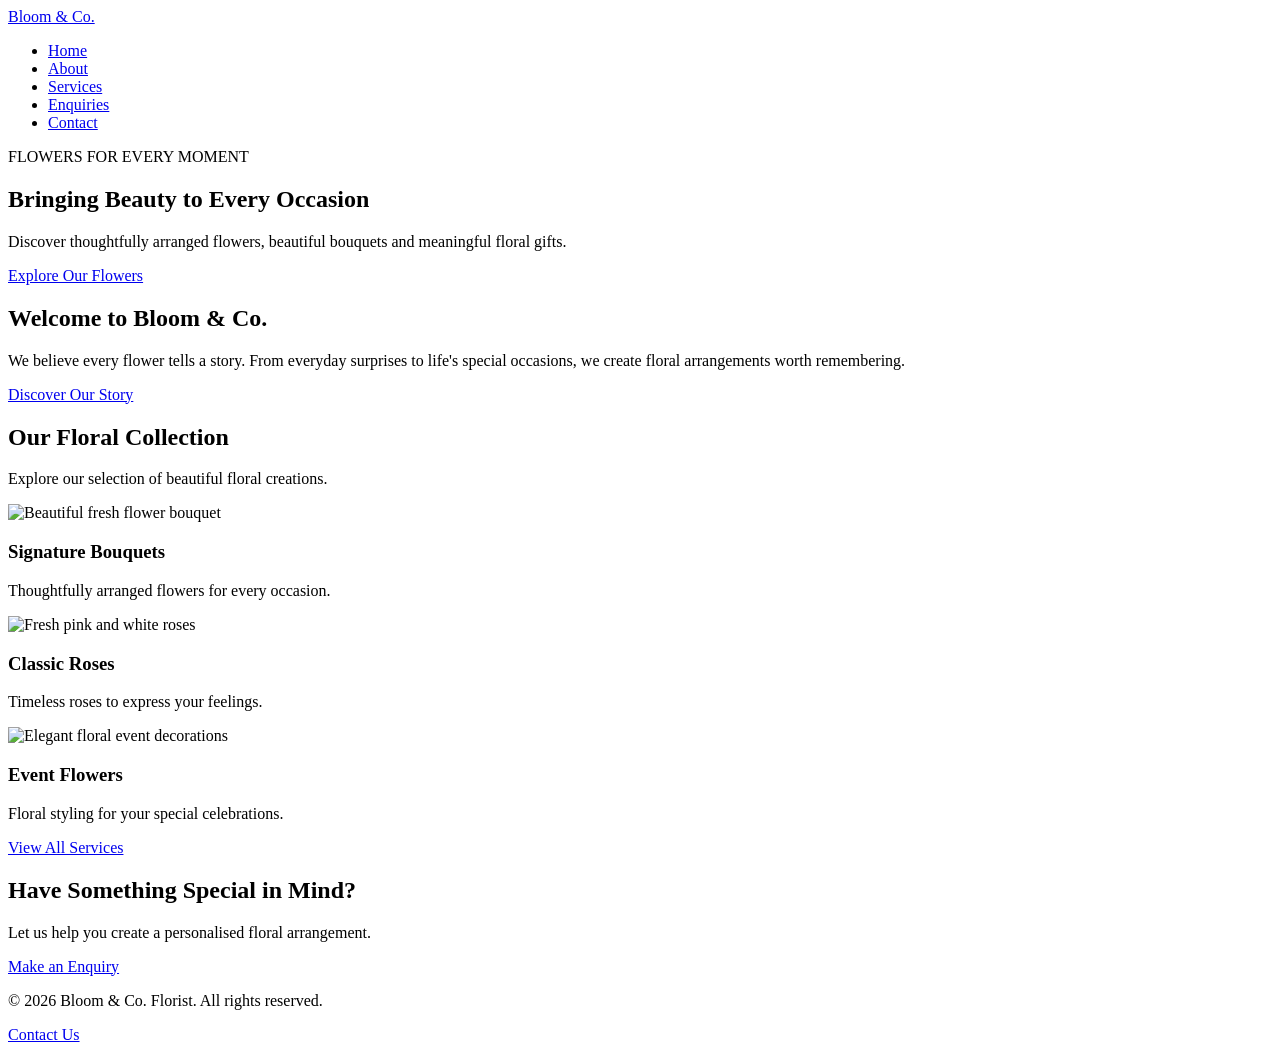
==== index.html @ 6400b096 "Created five HTML pages for Bloom and Co website" ====
<!DOCTYPE html>
<html lang="en">
<head>
    <meta charset="UTF-8">
    <meta name="viewport" content="width=device-width, initial-scale=1.0">
    <meta name="description" content="Discover beautiful fresh flower bouquets and floral arrangements at Bloom & Co. Florist in Cape Town.">
    <meta name="keywords" content="florist Cape Town, flower bouquets, fresh flowers, floral arrangements">
    <meta name="author" content="Bloom & Co. Florist">

    <title>Bloom & Co. Florist | Beautiful Flowers in Cape Town</title>

    <link rel="stylesheet" href="css/style.css">
    <script src="js/script.js" defer></script>
</head>

<body>

    <header>
        <nav aria-label="Main navigation">
            <a href="index.html" class="logo">Bloom & Co.</a>

            <ul>
                <li><a href="index.html" aria-current="page">Home</a></li>
                <li><a href="about.html">About</a></li>
                <li><a href="services.html">Services</a></li>
                <li><a href="enquiry.html">Enquiries</a></li>
                <li><a href="contact.html">Contact</a></li>
            </ul>
        </nav>
    </header>

    <main>
        <section class="hero">
            <div class="hero-content">
                <p class="eyebrow">FLOWERS FOR EVERY MOMENT</p>

                <h1>Bringing Beauty to Every Occasion</h1>

                <p>
                    Discover thoughtfully arranged flowers,
                    beautiful bouquets and meaningful floral gifts.
                </p>

                <a href="services.html" class="button">
                    Explore Our Flowers
                </a>
            </div>
        </section>

        <section class="welcome">
            <h2>Welcome to Bloom & Co.</h2>

            <p>
                We believe every flower tells a story.
                From everyday surprises to life's special occasions,
                we create floral arrangements worth remembering.
            </p>

            <a href="about.html">Discover Our Story</a>
        </section>

        <section class="featured">
            <h2>Our Floral Collection</h2>

            <p>Explore our selection of beautiful floral creations.</p>

            <div class="featured-grid">
                <article class="flower-card">
                    <img src="images/bouquet.jpg"
                         alt="Beautiful fresh flower bouquet"
                         loading="lazy">
                    <h3>Signature Bouquets</h3>
                    <p>Thoughtfully arranged flowers for every occasion.</p>
                </article>

                <article class="flower-card">
                    <img src="images/roses.jpg"
                         alt="Fresh pink and white roses"
                         loading="lazy">
                    <h3>Classic Roses</h3>
                    <p>Timeless roses to express your feelings.</p>
                </article>

                <article class="flower-card">
                    <img src="images/event-flowers.jpg"
                         alt="Elegant floral event decorations"
                         loading="lazy">
                    <h3>Event Flowers</h3>
                    <p>Floral styling for your special celebrations.</p>
                </article>
            </div>

            <a href="services.html" class="button">View All Services</a>
        </section>

        <section class="call-to-action">
            <h2>Have Something Special in Mind?</h2>
            <p>Let us help you create a personalised floral arrangement.</p>
            <a href="enquiry.html" class="button">Make an Enquiry</a>
        </section>
    </main>

    <footer>
        <p>&copy; 2026 Bloom & Co. Florist. All rights reserved.</p>
        <a href="contact.html">Contact Us</a>
    </footer>

</body>
</html>
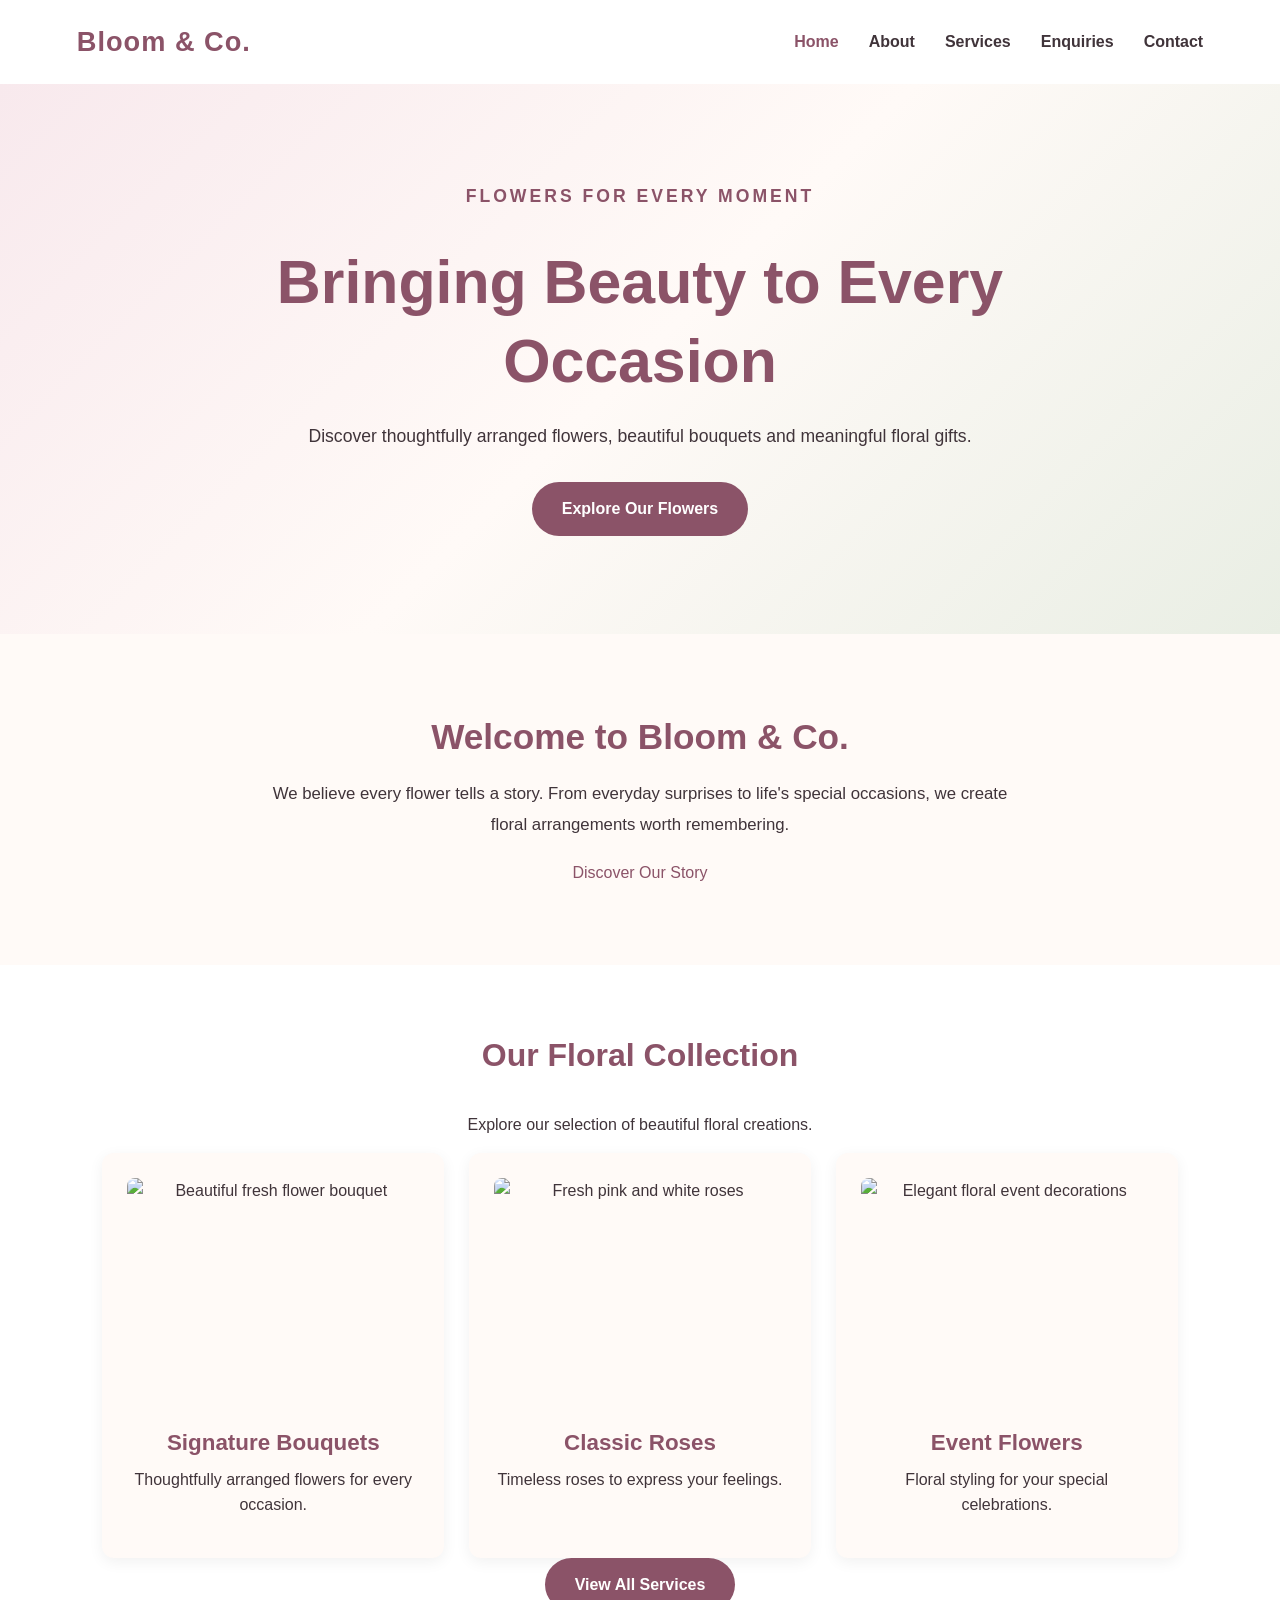
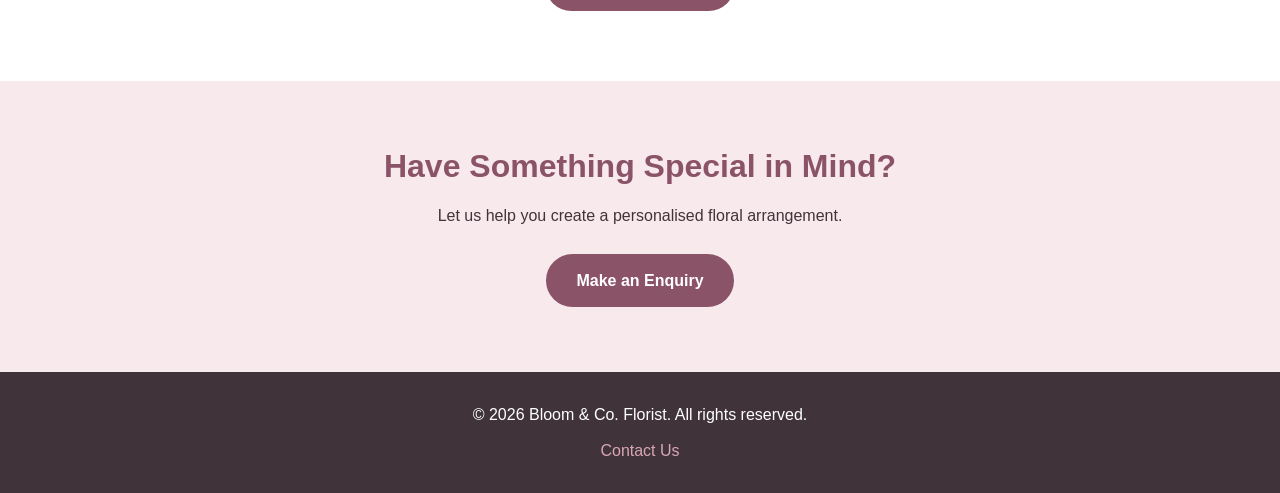
==== commit 2ec3ab39: "Implemented responsive CSS styling across all website pages" ====
--- a/index.html
+++ b/index.html
@@ -10,7 +10,7 @@
 
     <title>Bloom & Co. Florist | Beautiful Flowers in Cape Town</title>
 
-    <link rel="stylesheet" href="css/style.css">
+    <link rel="stylesheet" href="styles.css">
     <script src="js/script.js" defer></script>
 </head>
 
--- a/styles.css
+++ b/styles.css
@@ -0,0 +1,619 @@
+
+/* =================================
+   BLOOM & CO. - CSS RESET
+================================= */
+
+* {
+    margin: 0;
+    padding: 0;
+    box-sizing: border-box;
+}
+
+html {
+    scroll-behavior: smooth;
+}
+
+body {
+    min-height: 100vh;
+    line-height: 1.6;
+    font-family: Arial, sans-serif;
+}
+
+img {
+    max-width: 100%;
+    display: block;
+}
+
+a {
+    text-decoration: none;
+}
+
+ul {
+    list-style: none;
+}
+
+button,
+input,
+select,
+textarea {
+    font: inherit;
+}
+
+/* =================================
+   BLOOM & CO. - BASE STYLES
+================================= */
+
+:root {
+    --primary-color: #8b5368;
+    --secondary-color: #d9a6b5;
+    --accent-color: #a8b59a;
+    --background-color: #fffaf7;
+    --text-color: #40343a;
+    --white: #ffffff;
+}
+
+body {
+    background-color: var(--background-color);
+    color: var(--text-color);
+    font-family: Arial, sans-serif;
+    font-size: 16px;
+}
+
+h1,
+h2,
+h3,
+h4 {
+    color: var(--primary-color);
+    line-height: 1.3;
+    margin-bottom: 15px;
+}
+
+h1 {
+    font-size: 2.5rem;
+}
+
+h2 {
+    font-size: 2rem;
+}
+
+h3 {
+    font-size: 1.4rem;
+}
+
+p {
+    margin-bottom: 15px;
+}
+
+a {
+    color: var(--primary-color);
+    transition: color 0.3s ease;
+}
+
+a:hover {
+    color: var(--secondary-color);
+}
+
+
+/* =================================
+   BLOOM & CO. - NAVIGATION
+================================= */
+
+header {
+    background-color: var(--white);
+    padding: 20px 6%;
+    box-shadow: 0 2px 10px rgba(0, 0, 0, 0.06);
+}
+
+nav {
+    display: flex;
+    justify-content: space-between;
+    align-items: center;
+    max-width: 1200px;
+    margin: 0 auto;
+}
+
+.logo {
+    color: var(--primary-color);
+    font-size: 1.7rem;
+    font-weight: bold;
+    letter-spacing: 1px;
+}
+
+nav ul {
+    display: flex;
+    align-items: center;
+    gap: 30px;
+}
+
+nav ul a {
+    color: var(--text-color);
+    font-weight: 600;
+    transition: color 0.3s ease;
+}
+
+nav ul a:hover,
+nav ul a[aria-current="page"] {
+    color: var(--primary-color);
+}
+
+/* =================================
+   BLOOM & CO. - HERO SECTION
+================================= */
+
+.hero {
+    min-height: 550px;
+    display: flex;
+    align-items: center;
+    justify-content: center;
+    padding: 80px 8%;
+    text-align: center;
+    background: linear-gradient(
+        135deg,
+        #f8e9ed,
+        #fffaf7,
+        #e9eee4
+    );
+}
+
+.hero-content {
+    max-width: 750px;
+}
+
+.eyebrow {
+    color: var(--primary-color);
+    font-size: 0.85rem;
+    font-weight: bold;
+    letter-spacing: 3px;
+    margin-bottom: 20px;
+}
+
+.hero h1 {
+    font-size: clamp(2.2rem, 5vw, 3.8rem);
+    margin-bottom: 20px;
+}
+
+.hero p {
+    font-size: 1.1rem;
+    line-height: 1.8;
+    margin-bottom: 30px;
+}
+
+.button {
+    display: inline-block;
+    background-color: var(--primary-color);
+    color: var(--white);
+    padding: 14px 30px;
+    border-radius: 30px;
+    font-weight: bold;
+    transition: background-color 0.3s ease,
+                transform 0.3s ease;
+}
+
+.button:hover {
+    background-color: #693c4e;
+    color: var(--white);
+    transform: translateY(-3px);
+}
+
+
+/* =================================
+   BLOOM & CO. - WELCOME SECTION
+================================= */
+
+.welcome {
+    padding: 80px 8%;
+    text-align: center;
+    max-width: 1100px;
+    margin: 0 auto;
+}
+
+.welcome h2 {
+    font-size: 2.2rem;
+    margin-bottom: 20px;
+}
+
+.welcome p {
+    max-width: 750px;
+    margin: 0 auto 20px;
+    line-height: 1.8;
+    font-size: 1.05rem;
+}
+
+/* =================================
+   BLOOM & CO. - FEATURED FLOWERS
+================================= */
+
+.featured {
+    padding: 70px 8%;
+    background-color: var(--white);
+    text-align: center;
+}
+
+.featured h2 {
+    margin-bottom: 35px;
+}
+
+.featured-grid {
+    display: grid;
+    grid-template-columns: repeat(3, 1fr);
+    gap: 25px;
+    max-width: 1200px;
+    margin: 0 auto;
+}
+
+.flower-card {
+    background-color: var(--background-color);
+    padding: 25px;
+    border-radius: 12px;
+    box-shadow: 0 4px 15px rgba(0, 0, 0, 0.06);
+    transition: transform 0.3s ease,
+                box-shadow 0.3s ease;
+}
+
+.flower-card:hover {
+    transform: translateY(-6px);
+    box-shadow: 0 8px 22px rgba(0, 0, 0, 0.12);
+}
+
+.flower-card img {
+    width: 100%;
+    height: 230px;
+    object-fit: cover;
+    border-radius: 8px;
+    margin-bottom: 20px;
+}
+
+.flower-card h3 {
+    margin-bottom: 10px;
+}
+
+/* =================================
+   BLOOM & CO. - CALL TO ACTION
+================================= */
+
+.call-to-action {
+    padding: 65px 8%;
+    text-align: center;
+    background-color: #f8e9ed;
+}
+
+.call-to-action h2 {
+    margin-bottom: 15px;
+}
+
+.call-to-action p {
+    margin-bottom: 25px;
+}
+
+/* =================================
+   BLOOM & CO. - FOOTER
+================================= */
+
+footer {
+    background-color: var(--text-color);
+    color: var(--white);
+    text-align: center;
+    padding: 30px 8%;
+}
+
+footer p {
+    margin-bottom: 10px;
+}
+
+footer a {
+    color: var(--secondary-color);
+}
+
+footer a:hover {
+    color: var(--white);
+}
+
+/* =================================
+   BLOOM & CO. - PAGE HEADINGS
+================================= */
+
+.page-heading {
+    padding: 70px 8%;
+    text-align: center;
+    background-color: #f8e9ed;
+}
+
+.page-heading h1 {
+    font-size: 2.8rem;
+}
+
+.page-heading p {
+    margin-bottom: 10px;
+}
+
+/* =================================
+   BLOOM & CO. - ABOUT PAGE
+================================= */
+
+.about-content {
+    display: grid;
+    grid-template-columns: 1fr 1fr;
+    align-items: center;
+    gap: 50px;
+    padding: 80px 8%;
+    max-width: 1200px;
+    margin: 0 auto;
+}
+
+.about-content img {
+    width: 100%;
+    height: 380px;
+    object-fit: cover;
+    border-radius: 12px;
+}
+
+.about-content p {
+    line-height: 1.9;
+}
+
+.mission-vision {
+    display: grid;
+    grid-template-columns: repeat(2, 1fr);
+    gap: 30px;
+    padding: 60px 8%;
+    background-color: var(--white);
+}
+
+.mission-vision article {
+    padding: 30px;
+    background-color: var(--background-color);
+    border-radius: 12px;
+    text-align: center;
+}
+
+/* =================================
+   BLOOM & CO. - SERVICES PAGE
+================================= */
+
+.services-grid {
+    display: grid;
+    grid-template-columns: repeat(2, 1fr);
+    gap: 30px;
+    max-width: 1100px;
+    margin: 0 auto;
+    padding: 70px 8%;
+}
+
+.services-grid .flower-card {
+    text-align: center;
+}
+
+.services-grid .flower-card img {
+    height: 280px;
+}
+
+.services-grid .flower-card a {
+    display: inline-block;
+    margin-top: 10px;
+    font-weight: bold;
+    color: var(--primary-color);
+}
+
+.services-grid .flower-card a:hover {
+    color: var(--secondary-color);
+}
+
+/* =================================
+   BLOOM & CO. - ENQUIRY FORM
+================================= */
+
+.enquiry-section {
+    max-width: 750px;
+    margin: 60px auto;
+    padding: 40px;
+    background-color: var(--white);
+    border-radius: 15px;
+    box-shadow: 0 5px 20px rgba(0, 0, 0, 0.07);
+}
+
+.form-group {
+    display: flex;
+    flex-direction: column;
+    margin-bottom: 22px;
+}
+
+.form-group label {
+    font-weight: bold;
+    margin-bottom: 8px;
+    color: var(--primary-color);
+}
+
+.form-group input,
+.form-group select,
+.form-group textarea {
+    width: 100%;
+    padding: 13px;
+    border: 1px solid #d8c9ce;
+    border-radius: 7px;
+    background-color: var(--background-color);
+}
+
+.form-group textarea {
+    resize: vertical;
+    min-height: 130px;
+}
+
+.form-group input:focus,
+.form-group select:focus,
+.form-group textarea:focus {
+    outline: 2px solid var(--secondary-color);
+    border-color: var(--primary-color);
+}
+
+.enquiry-section button {
+    border: none;
+    cursor: pointer;
+}
+
+#formMessage {
+    margin-top: 15px;
+    font-weight: bold;
+}
+
+/* =================================
+   BLOOM & CO. - CONTACT PAGE
+================================= */
+
+.contact-content {
+    display: grid;
+    grid-template-columns: repeat(2, 1fr);
+    gap: 30px;
+    max-width: 1100px;
+    margin: 60px auto;
+    padding: 0 8%;
+}
+
+.contact-card {
+    padding: 35px;
+    background-color: var(--white);
+    border-radius: 12px;
+    box-shadow: 0 4px 15px rgba(0, 0, 0, 0.06);
+}
+
+.contact-card h2 {
+    margin-bottom: 25px;
+}
+
+.location {
+    padding: 15px 0;
+    border-bottom: 1px solid #eadde1;
+}
+
+.location:last-child {
+    border-bottom: none;
+}
+
+/* =================================
+   BLOOM & CO. - RESPONSIVE DESIGN
+================================= */
+
+/* TABLETS */
+@media screen and (max-width: 900px) {
+
+    nav {
+        flex-direction: column;
+        gap: 20px;
+    }
+
+    nav ul {
+        gap: 18px;
+        flex-wrap: wrap;
+        justify-content: center;
+    }
+
+    .featured-grid {
+        grid-template-columns: repeat(2, 1fr);
+    }
+
+    .about-content {
+        gap: 25px;
+    }
+
+}
+
+/* MOBILE PHONES */
+@media screen and (max-width: 600px) {
+
+    h1 {
+        font-size: 2rem;
+    }
+
+    h2 {
+        font-size: 1.6rem;
+    }
+
+    header {
+        padding: 20px 5%;
+    }
+
+    nav ul {
+        gap: 12px;
+    }
+
+    nav ul a {
+        font-size: 0.85rem;
+    }
+
+    .hero {
+        min-height: 430px;
+        padding: 60px 6%;
+    }
+
+    .featured-grid,
+    .services-grid,
+    .about-content,
+    .mission-vision,
+    .contact-content {
+        grid-template-columns: 1fr;
+    }
+
+    .featured,
+    .welcome {
+        padding: 50px 6%;
+    }
+
+    .page-heading {
+        padding: 50px 6%;
+    }
+
+    .enquiry-section {
+        margin: 30px 5%;
+        padding: 25px 18px;
+    }
+
+    .about-content img {
+        height: 280px;
+    }
+
+    .services-grid {
+        padding: 40px 6%;
+    }
+
+    .contact-content {
+        padding: 0 6%;
+        margin: 40px auto;
+    }
+
+}
+
+/* =================================
+   BLOOM & CO. - INTERACTION STATES
+================================= */
+
+/* Keyboard navigation */
+a:focus-visible,
+button:focus-visible {
+    outline: 3px solid var(--secondary-color);
+    outline-offset: 4px;
+}
+
+/* Navigation active state */
+nav ul a:active {
+    color: var(--secondary-color);
+}
+
+/* Button active state */
+.button:active {
+    transform: scale(0.97);
+}
+
+/* Form interaction */
+input:hover,
+select:hover,
+textarea:hover {
+    border-color: var(--primary-color);
+}
+
+/* Image interaction */
+.flower-card img {
+    transition: transform 0.3s ease;
+}
+
+.flower-card:hover img {
+    transform: scale(1.02);
+}
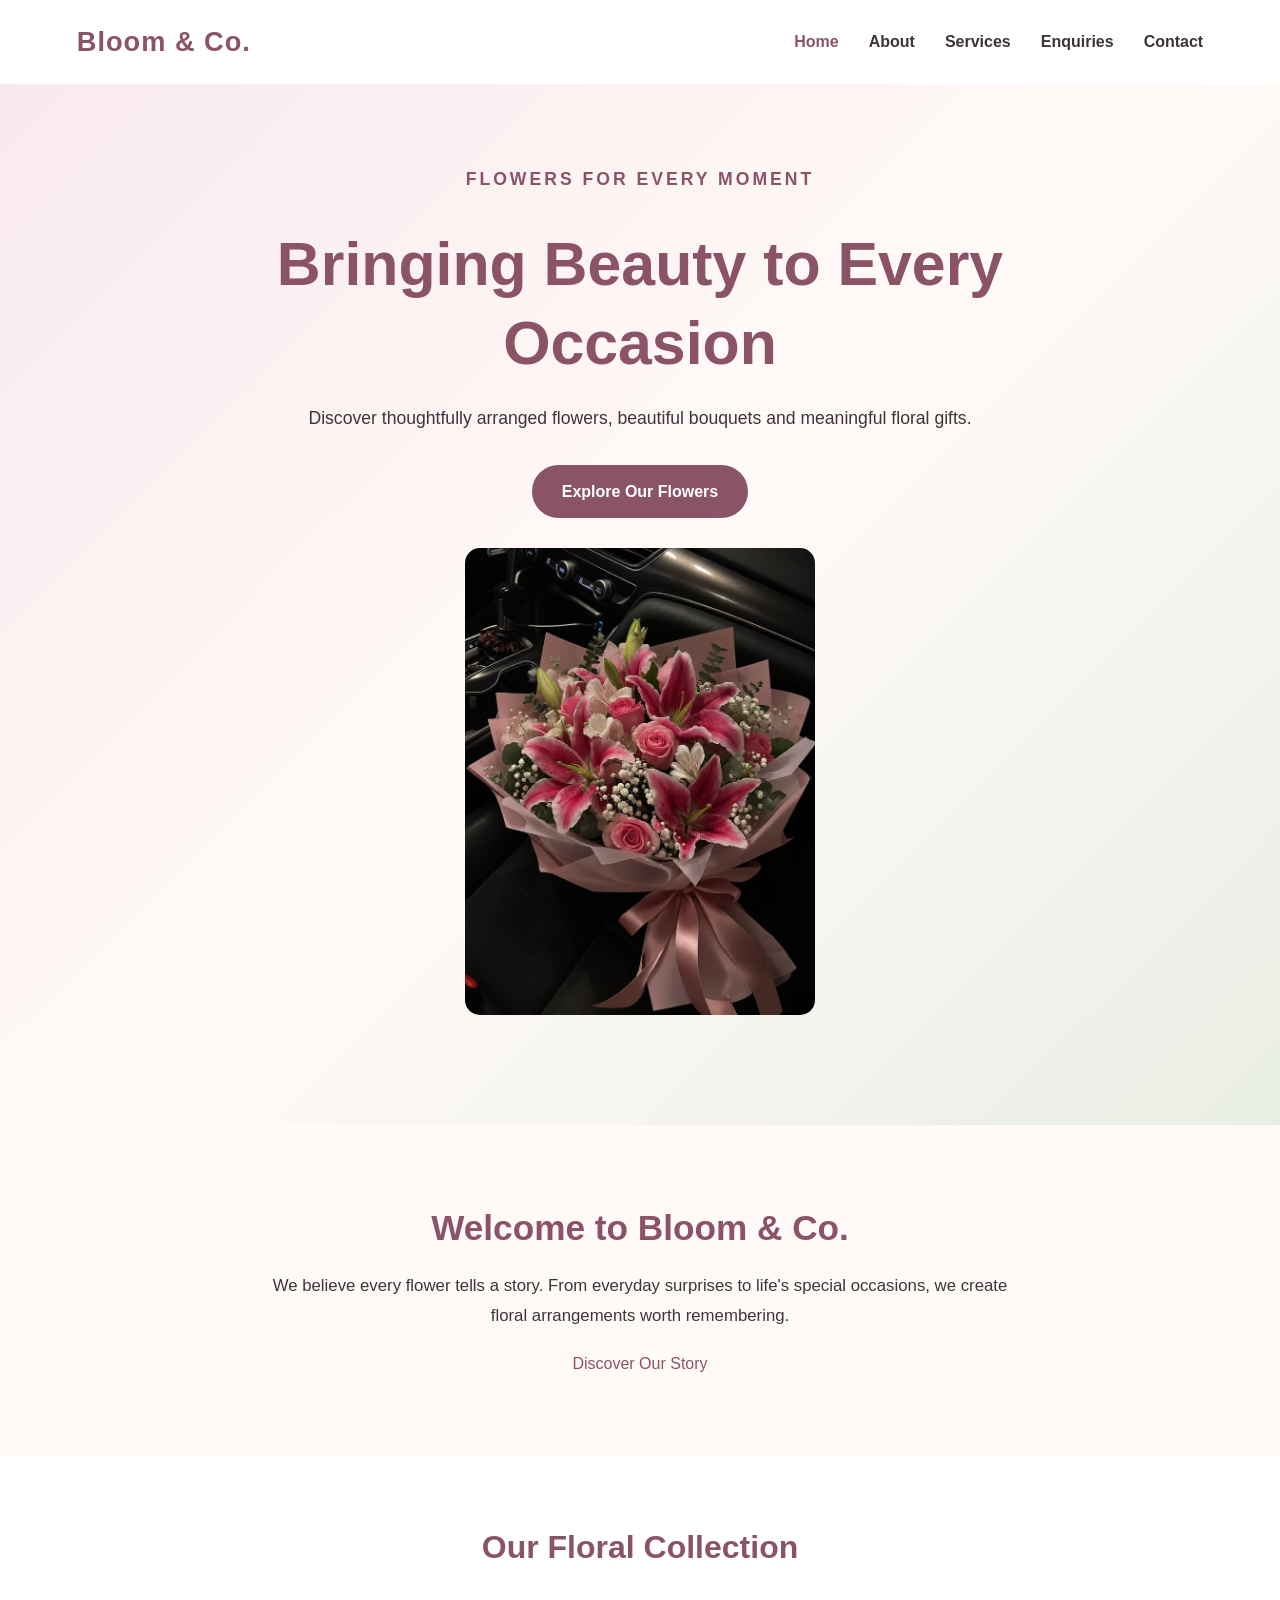
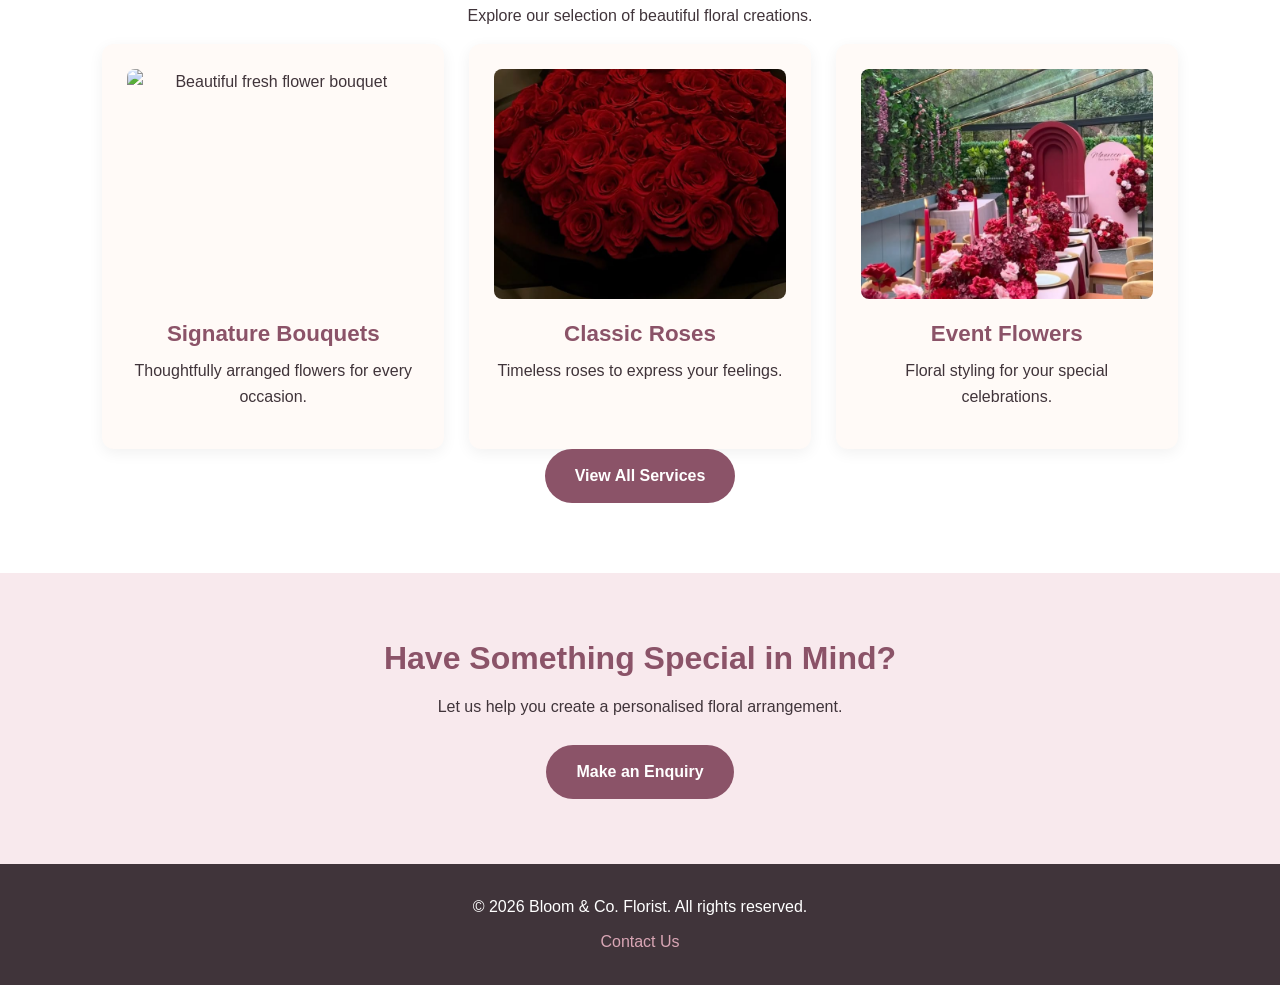
==== commit d16e94d4: "added images" ====
--- a/index.html
+++ b/index.html
@@ -45,7 +45,9 @@
                 <a href="services.html" class="button">
                     Explore Our Flowers
                 </a>
-            </div>
+            
+            <img src="images/bouquet.jpeg" alt="Pink lily and rose flower bouquet" class="hero-image">
+        </div>
         </section>
 
         <section class="welcome">
--- a/styles.css
+++ b/styles.css
@@ -617,3 +617,12 @@
 .flower-card:hover img {
     transform: scale(1.02);
 }
+.hero-image {
+    width: 100%;
+    max-width: 350px;
+    height: auto;
+    display: block;
+    margin: 30px auto;
+    border-radius: 15px;
+    object-fit: cover;
+}
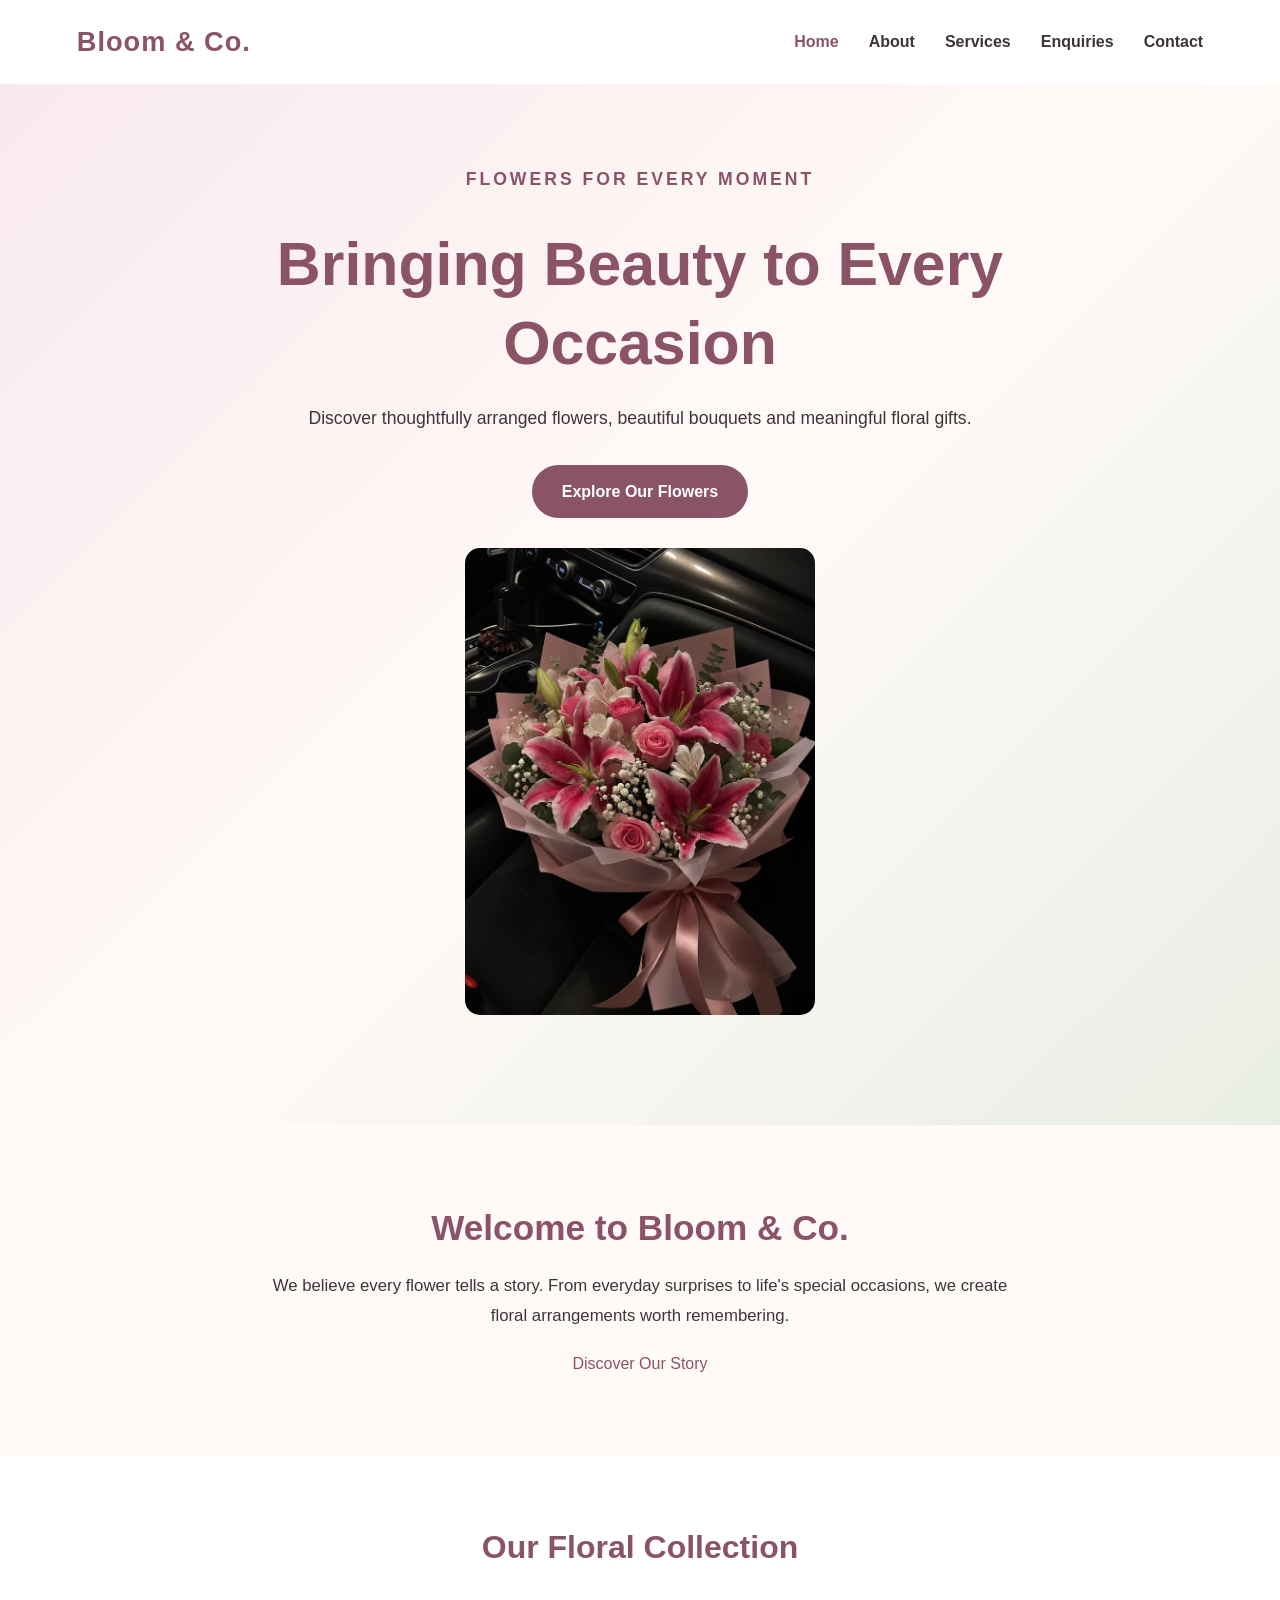
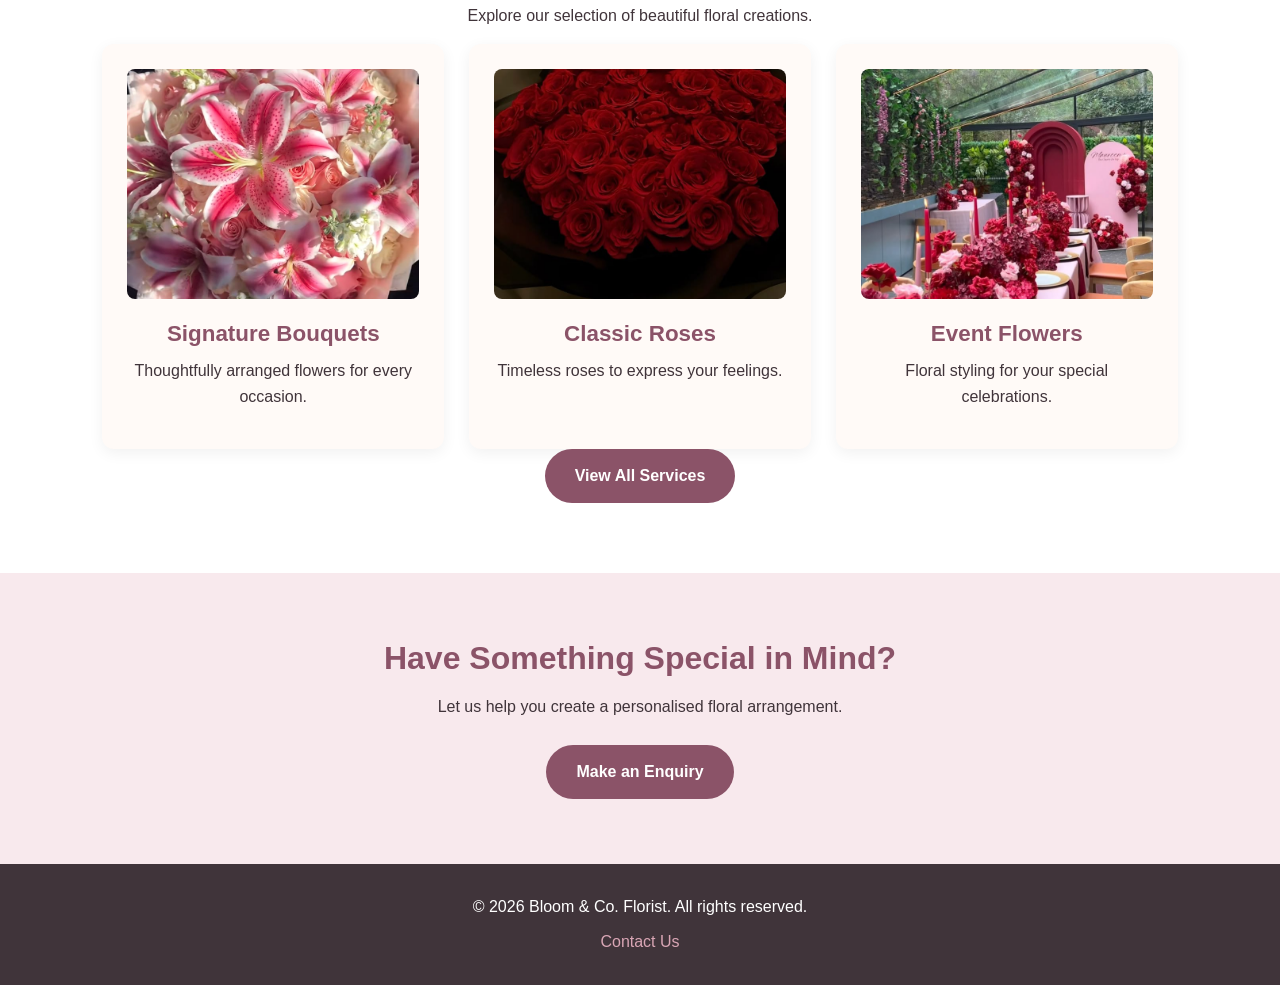
==== commit ce494cad: "Added signature bouquet image to homepage collection" ====
--- a/index.html
+++ b/index.html
@@ -69,7 +69,7 @@
 
             <div class="featured-grid">
                 <article class="flower-card">
-                    <img src="images/bouquet.jpg"
+                    <img src="images/signature-bouquet.jpg"
                          alt="Beautiful fresh flower bouquet"
                          loading="lazy">
                     <h3>Signature Bouquets</h3>
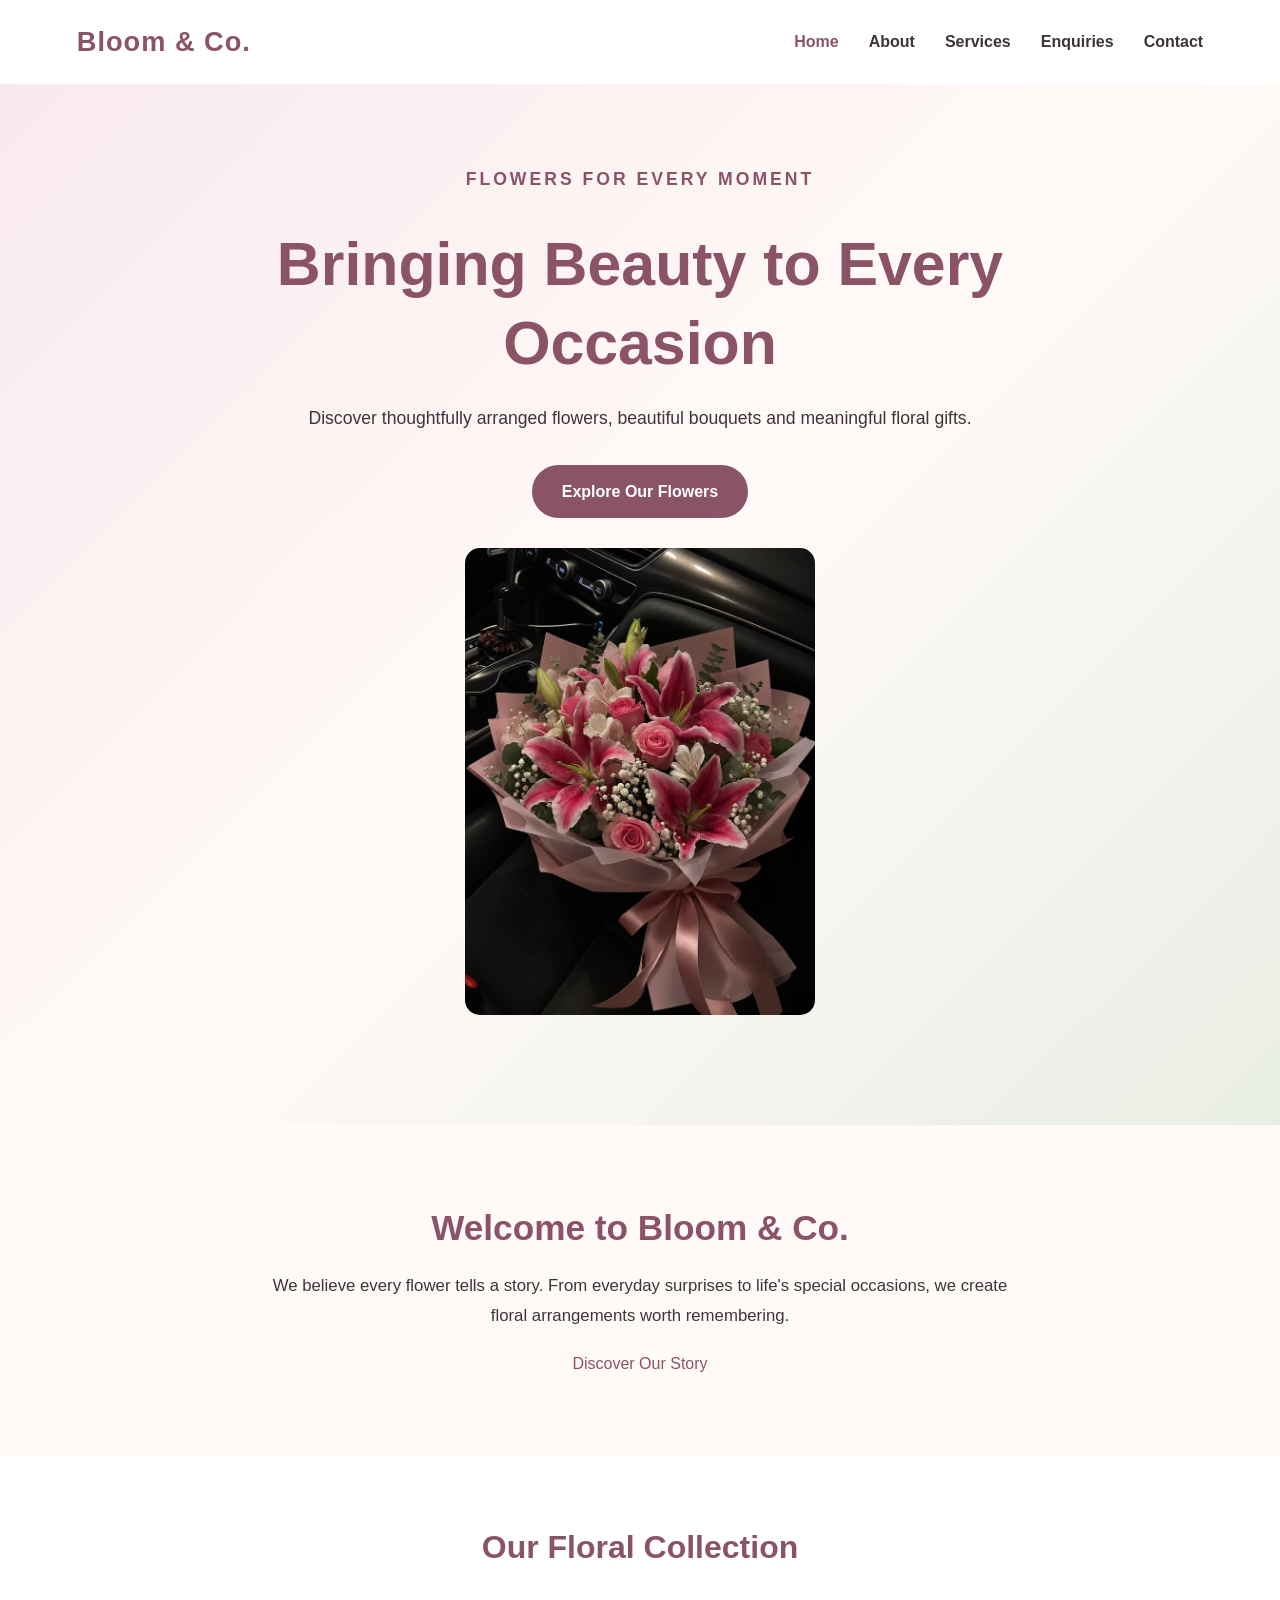
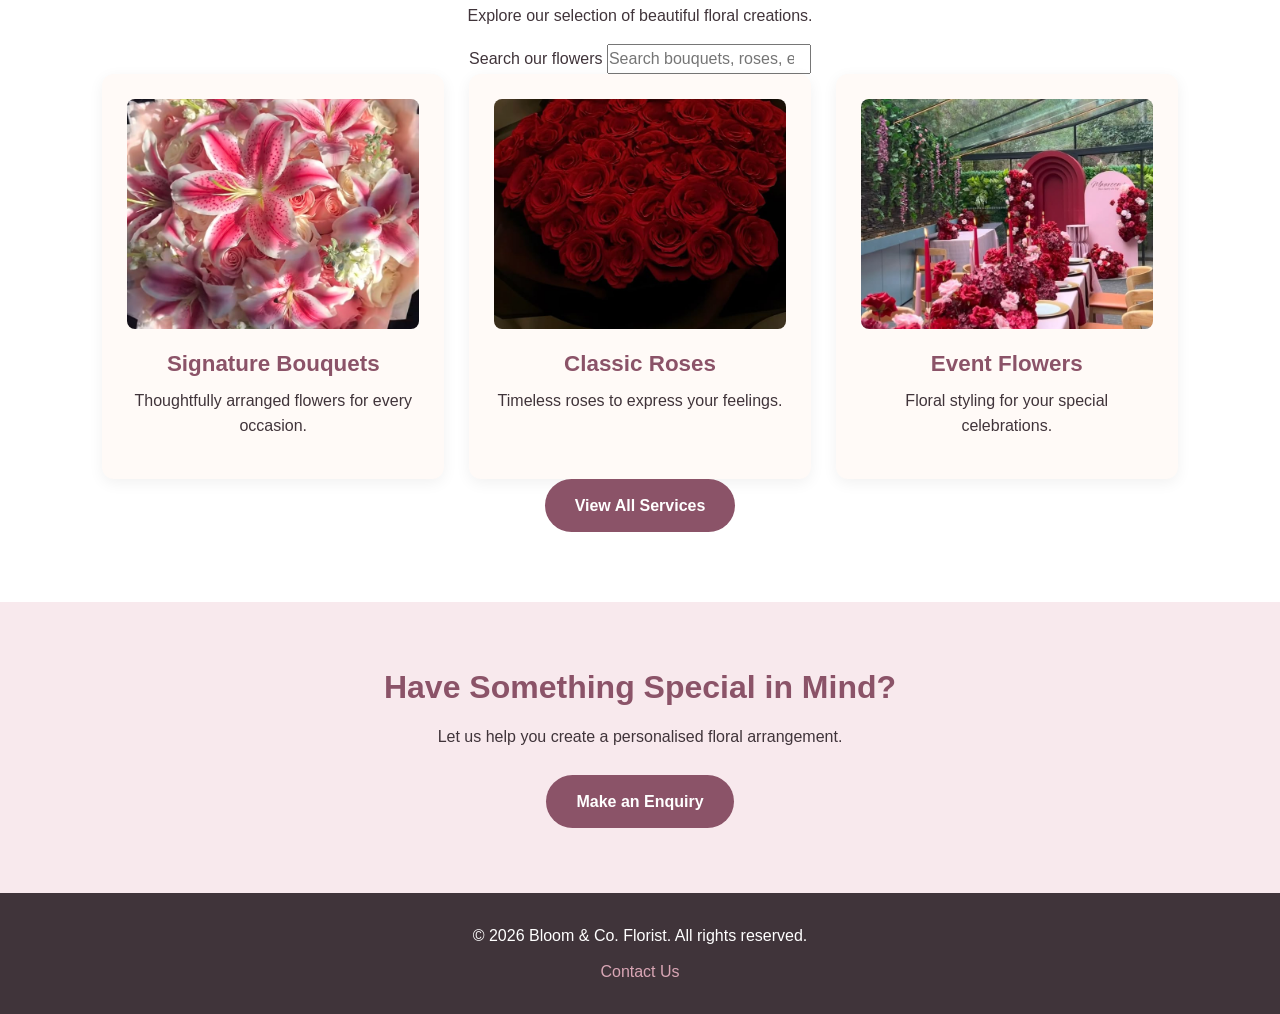
==== commit 235dc6a1: "Added JavaScript flower search functionality" ====
--- a/index.html
+++ b/index.html
@@ -67,7 +67,16 @@
 
             <p>Explore our selection of beautiful floral creations.</p>
 
-            <div class="featured-grid">
+           
+           <div class="search-container">
+    <label for="flowerSearch">Search our flowers</label>
+    <input
+        type="search"
+        id="flowerSearch"
+        placeholder="Search bouquets, roses, event flowers..."
+    >
+</div>
+ <div class="featured-grid">
                 <article class="flower-card">
                     <img src="images/signature-bouquet.jpg"
                          alt="Beautiful fresh flower bouquet"
